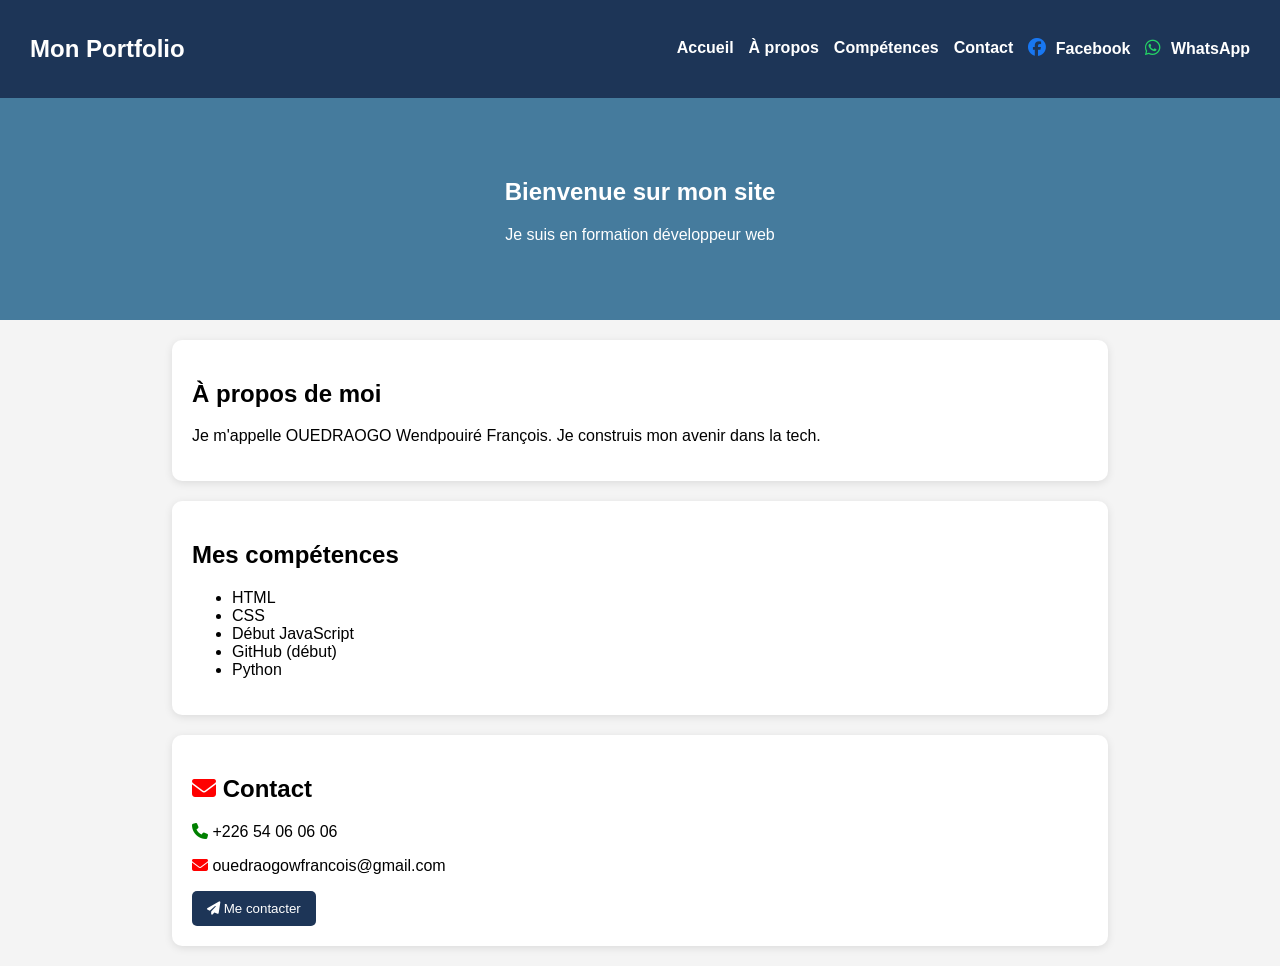
==== index.html @ 067e1b9e "Add files via upload" ====
<!DOCTYPE html>
<html>
<head>
    <meta charset="UTF-8">
        <title>Mon profil développeur </title>
        <title>Mon CV Web - François</title>
        <link rel="stylesheet" href="https://cdnjs.cloudflare.com/ajax/libs/font-awesome/6.5.0/css/all.min.css">
        <meta name="viewport" content="width=device-width, initial-scale=1.0">
        <meta name="description" content="CV web de François, développeur web en formation">
       <style>
               body {
    margin: 0;
    font-family: Arial;
    background-color: #f4f4f4;
}

/* NAVBAR */
.navbar {
    background-color: #1d3557;
    color: white;
    display: flex;
    justify-content: space-between;
    align-items: center;
    padding: 15px 30px;
}

.navbar ul {
    list-style: none;
    display: flex;
    gap: 15px;
}

.navbar a {
    color: white;
    text-decoration: none;
    font-weight: bold;
}

.navbar a:hover {
    text-decoration: underline;
}
.navbar a:hover {
    color: #a8dadc;
}
.navbar i {
    margin-right: 5px;
    font-size: 18px;
}

/* HERO */
.hero {
    text-align: center;
    padding: 60px;
    background-color: #457b9d;
    color: white;
}

/* BOX SECTIONS */
.box {
    width: 70%;
    margin: 20px auto;
    background-color: white;
    padding: 20px;
    border-radius: 10px;
    box-shadow: 0px 2px 8px rgba(0,0,0,0.1);
}

/* BUTTON */
button {
    background-color: #1d3557;
    color: white;
    padding: 10px 15px;
    border: none;
    border-radius: 5px;
    cursor: pointer;
}

button:hover {
    background-color: #457b9d;
}
/* Icône Facebook */
.fa-facebook {
    color: #1877f2;
}

/* Icône WhatsApp */
.fa-whatsapp {
    color: #25d366;
}

/* Icône téléphone */
.fa-phone {
    color: green;
}

/* Icône email */
.fa-envelope {
    color: red;
}

/* Icône bouton */
.fa-paper-plane {
    color: white;
}
.navbar a:hover i {
    transform: scale(1.2);
    transition: 0.3s;
}
/* RESPONSIVE DESIGN */
@media (max-width: 768px) {

.navbar {
    flex-direction: column;
    align-items: center;
}

.navbar ul {
    flex-direction: column;
    padding: 0;
}

.hero {
    padding: 30px;
}

.box {
    width: 90%;
}

h1 {
    font-size: 24px;
}

p {
    font-size: 16px;
}
}
html {
    scroll-behavior: smooth;
}
        </style>
</head>
<body>

                <nav class="navbar">
                    <h2>Mon Portfolio</h2>
            
                    <ul>
                        <li><a href="#home">Accueil</a></li>
                        <li><a href="#about">À propos</a></li>
                        <li><a href="#skills">Compétences</a></li>
                        <li><a href="#contact">Contact</a></li>
                        <li><a href="https://facebook.com/tonprofil" target="_blank"><i class="fab fa-facebook"></i> Facebook</a></li>
                        <li><a href="https://wa.me/22654060606" target="_blank"><i class="fab fa-whatsapp"></i> WhatsApp </a></li>
                    </ul>
                </nav>
            
                <section id="home" class="hero">
                    <h1>Bienvenue sur mon site</h1>
                    <p>Je suis en formation développeur web</p>
                </section>
            
                <section id="about" class="box">
                    <h2>À propos de moi</h2>
                    <p>Je m'appelle OUEDRAOGO Wendpouiré François. Je construis mon avenir dans la tech.</p>
                </section>
            
                <section id="skills" class="box">
                    <h2>Mes compétences</h2>
                    <ul>
                        <li>HTML</li>
                        <li>CSS</li>
                        <li>Début JavaScript</li>
                        <li>GitHub (début)</li>
                        <li>Python</li>
                    </ul>
                </section>
            
                <section id="contact" class="box">
                        <h2><i class="fas fa-envelope"></i> Contact</h2>
                        
                        <p>
                            <i class="fas fa-phone"></i> +226 54 06 06 06
                        </p>
                    
                        <p>
                            <i class="fas fa-envelope"></i> ouedraogowfrancois@gmail.com
                        </p>
                    
                        <button>
                            <i class="fas fa-paper-plane"></i> Me contacter
                        </button>
                    </section>
            
    </body>
</html>
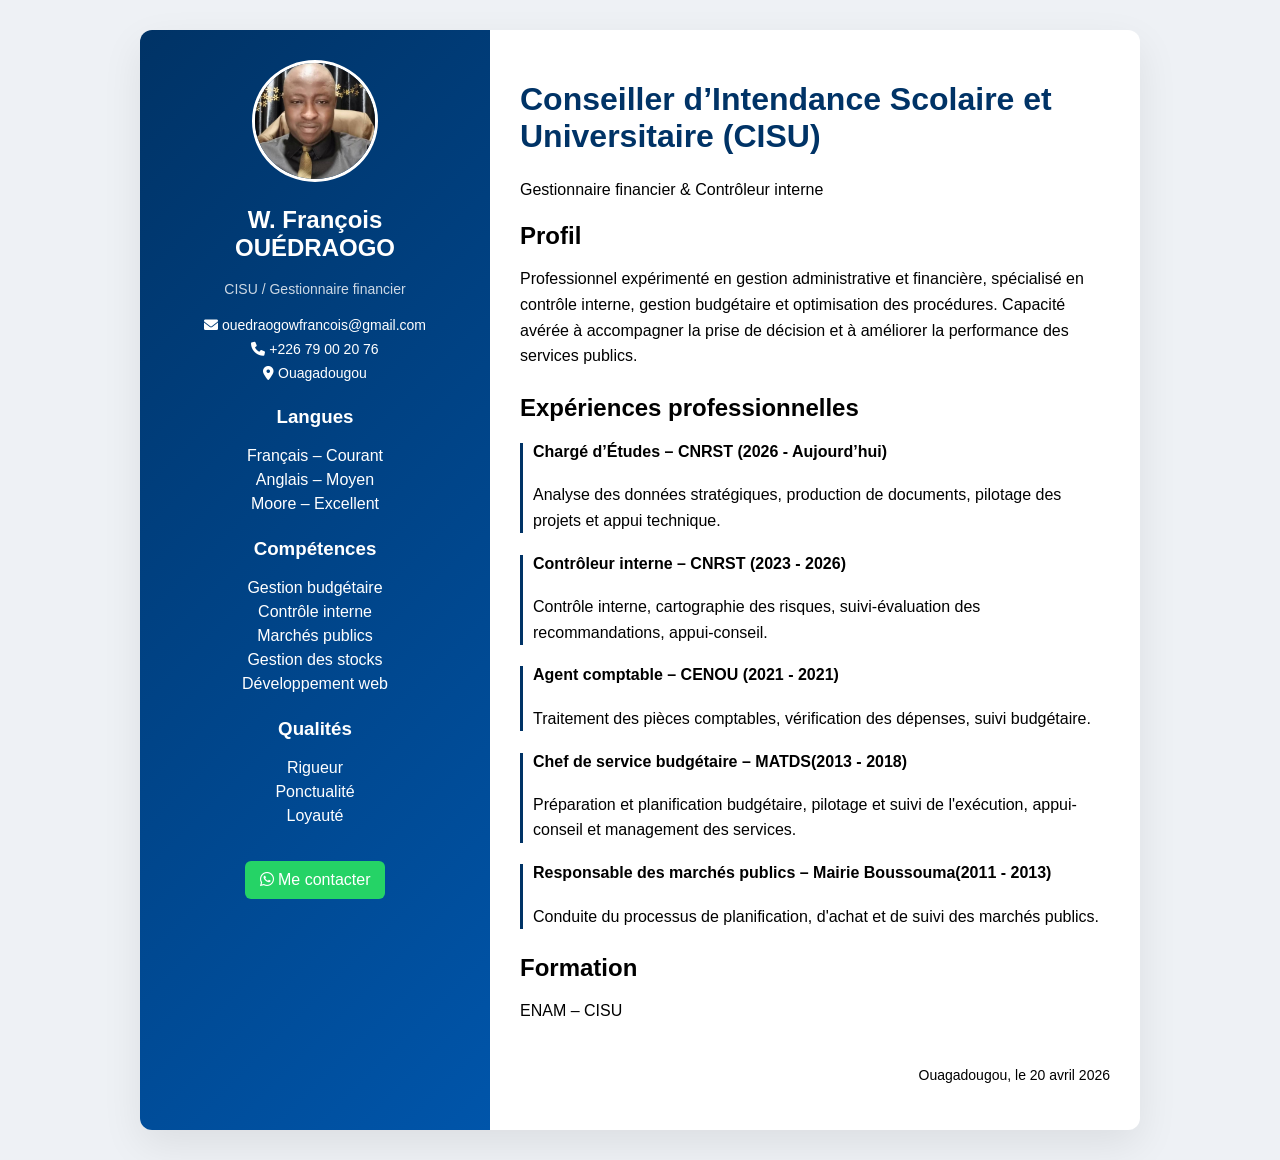
==== commit a22c75a4: "Rename cv_ouédraogo.html to index.html" ====
--- a/index.html
+++ b/index.html
@@ -1,196 +1,117 @@
 <!DOCTYPE html>
-<html>
+<html lang="fr">
 <head>
-    <meta charset="UTF-8">
-        <title>Mon profil développeur </title>
-        <title>Mon CV Web - François</title>
-        <link rel="stylesheet" href="https://cdnjs.cloudflare.com/ajax/libs/font-awesome/6.5.0/css/all.min.css">
-        <meta name="viewport" content="width=device-width, initial-scale=1.0">
-        <meta name="description" content="CV web de François, développeur web en formation">
-       <style>
-               body {
-    margin: 0;
-    font-family: Arial;
-    background-color: #f4f4f4;
-}
+  <meta charset="UTF-8">
+  <meta name="viewport" content="width=device-width, initial-scale=1.0"/>
+  <title>CV François Ouédraogo</title>
+  <link rel="stylesheet" href="style.css">
 
-/* NAVBAR */
-.navbar {
-    background-color: #1d3557;
-    color: white;
-    display: flex;
-    justify-content: space-between;
-    align-items: center;
-    padding: 15px 30px;
-}
+  <!-- Icônes -->
+  <link rel="stylesheet" href="https://cdnjs.cloudflare.com/ajax/libs/font-awesome/6.0.0/css/all.min.css">
+</head>
 
-.navbar ul {
-    list-style: none;
-    display: flex;
-    gap: 15px;
-}
+<body>
+   
+<div class="container">
 
-.navbar a {
-    color: white;
-    text-decoration: none;
-    font-weight: bold;
-}
+  <!-- GAUCHE -->
+  <div class="left">
+    <div class="photo">
+      <img src="moi.jpg" alt="Photo">
+    </div>
 
-.navbar a:hover {
-    text-decoration: underline;
-}
-.navbar a:hover {
-    color: #a8dadc;
-}
-.navbar i {
-    margin-right: 5px;
-    font-size: 18px;
-}
+    <h2>W. François OUÉDRAOGO</h2>
+    <p class="job">CISU / Gestionnaire financier</p>
 
-/* HERO */
-.hero {
-    text-align: center;
-    padding: 60px;
-    background-color: #457b9d;
-    color: white;
-}
+    <div class="info">
+      <p><i class="fas fa-envelope"></i> ouedraogowfrancois@gmail.com</p>
+      <p><i class="fas fa-phone"></i> +226 79 00 20 76</p>
+      <p><i class="fas fa-map-marker-alt"></i> Ouagadougou</p>
+    </div>
 
-/* BOX SECTIONS */
-.box {
-    width: 70%;
-    margin: 20px auto;
-    background-color: white;
-    padding: 20px;
-    border-radius: 10px;
-    box-shadow: 0px 2px 8px rgba(0,0,0,0.1);
-}
+    <h3>Langues</h3>
+    <ul>
+      <li>Français – Courant</li>
+      <li>Anglais – Moyen</li>
+      <li>Moore – Excellent</li>
+    </ul>
 
-/* BUTTON */
-button {
-    background-color: #1d3557;
-    color: white;
-    padding: 10px 15px;
-    border: none;
-    border-radius: 5px;
-    cursor: pointer;
-}
+    <h3>Compétences</h3>
+    <ul>
+      <li>Gestion budgétaire</li>
+      <li>Contrôle interne</li>
+      <li>Marchés publics</li>
+      <li>Gestion des stocks</li>
+      <li>Développement web</li>
+    </ul>
 
-button:hover {
-    background-color: #457b9d;
-}
-/* Icône Facebook */
-.fa-facebook {
-    color: #1877f2;
-}
+    <h3>Qualités</h3>
+    <ul>
+      <li>Rigueur</li>
+      <li>Ponctualité</li>
+      <li>Loyauté</li>
+    </ul>
 
-/* Icône WhatsApp */
-.fa-whatsapp {
-    color: #25d366;
-}
+    <a class="btn" href="https://wa.me/22679002076" target="_blank">
+      <i class="fab fa-whatsapp"></i> Me contacter
+    </a>
+  </div>
 
-/* Icône téléphone */
-.fa-phone {
-    color: green;
-}
+  <!-- DROITE -->
+  <div class="right">
 
-/* Icône email */
-.fa-envelope {
-    color: red;
-}
+    <h1>Conseiller d’Intendance Scolaire et Universitaire (CISU)</h1>
+<p class="subtitle">Gestionnaire financier & Contrôleur interne</p>
 
-/* Icône bouton */
-.fa-paper-plane {
-    color: white;
-}
-.navbar a:hover i {
-    transform: scale(1.2);
-    transition: 0.3s;
-}
-/* RESPONSIVE DESIGN */
-@media (max-width: 768px) {
+    <div class="section">
+      <h2>Profil</h2>
+      <p>
+        Professionnel expérimenté en gestion administrative et financière, 
+        spécialisé en contrôle interne, gestion budgétaire et optimisation des procédures. 
+        Capacité avérée à accompagner la prise de décision et à améliorer la performance des services publics.
+        </p>
+    </div>
 
-.navbar {
-    flex-direction: column;
-    align-items: center;
-}
+    <div class="section">
+      <h2>Expériences professionnelles</h2>
 
-.navbar ul {
-    flex-direction: column;
-    padding: 0;
-}
+      <div class="job-block">
+        <h4>Chargé d’Études – CNRST (2026 - Aujourd’hui)</h4>
+        <p>Analyse des données stratégiques, production de documents, pilotage des projets  et appui technique.</p>
+      </div>
 
-.hero {
-    padding: 30px;
-}
+      <div class="job-block">
+        <h4>Contrôleur interne – CNRST (2023 - 2026)</h4>
+        <p>Contrôle interne, cartographie des risques, suivi-évaluation des recommandations, appui-conseil.</p> 
+      </div>
 
-.box {
-    width: 90%;
-}
+      <div class="job-block">
+        <h4>Agent comptable – CENOU (2021 - 2021)</h4>
+        <p>Traitement des pièces comptables, vérification des dépenses, suivi budgétaire.</p>
+      </div>
 
-h1 {
-    font-size: 24px;
-}
+      <div class="job-block">
+        <h4>Chef de service budgétaire – MATDS(2013 - 2018)</h4>
+        <p>Préparation et planification budgétaire, pilotage et suivi de l'exécution, appui-conseil et management des services.</p>
+      </div>
 
-p {
-    font-size: 16px;
-}
-}
-html {
-    scroll-behavior: smooth;
-}
-        </style>
-</head>
-<body>
+      <div class="job-block">
+        <h4>Responsable des marchés publics – Mairie Boussouma(2011 - 2013)</h4>
+        <p>Conduite du processus de planification, d'achat et de suivi des marchés publics.</p>
+      </div>
 
-                <nav class="navbar">
-                    <h2>Mon Portfolio</h2>
-            
-                    <ul>
-                        <li><a href="#home">Accueil</a></li>
-                        <li><a href="#about">À propos</a></li>
-                        <li><a href="#skills">Compétences</a></li>
-                        <li><a href="#contact">Contact</a></li>
-                        <li><a href="https://facebook.com/tonprofil" target="_blank"><i class="fab fa-facebook"></i> Facebook</a></li>
-                        <li><a href="https://wa.me/22654060606" target="_blank"><i class="fab fa-whatsapp"></i> WhatsApp </a></li>
-                    </ul>
-                </nav>
-            
-                <section id="home" class="hero">
-                    <h1>Bienvenue sur mon site</h1>
-                    <p>Je suis en formation développeur web</p>
-                </section>
-            
-                <section id="about" class="box">
-                    <h2>À propos de moi</h2>
-                    <p>Je m'appelle OUEDRAOGO Wendpouiré François. Je construis mon avenir dans la tech.</p>
-                </section>
-            
-                <section id="skills" class="box">
-                    <h2>Mes compétences</h2>
-                    <ul>
-                        <li>HTML</li>
-                        <li>CSS</li>
-                        <li>Début JavaScript</li>
-                        <li>GitHub (début)</li>
-                        <li>Python</li>
-                    </ul>
-                </section>
-            
-                <section id="contact" class="box">
-                        <h2><i class="fas fa-envelope"></i> Contact</h2>
-                        
-                        <p>
-                            <i class="fas fa-phone"></i> +226 54 06 06 06
-                        </p>
-                    
-                        <p>
-                            <i class="fas fa-envelope"></i> ouedraogowfrancois@gmail.com
-                        </p>
-                    
-                        <button>
-                            <i class="fas fa-paper-plane"></i> Me contacter
-                        </button>
-                    </section>
-            
-    </body>
+    </div>
+
+    <div class="section">
+      <h2>Formation</h2>
+      <p>ENAM – CISU </p>
+    </div>
+
+    <p class="date">Ouagadougou, le 20 avril 2026</p>
+
+  </div>
+
+</div>
+
+</body>
 </html>
--- a/style.css
+++ b/style.css
@@ -0,0 +1,114 @@
+body {
+    font-family: 'Segoe UI', sans-serif;
+    margin: 0;
+    background: #f4f6f9;
+  }
+  
+  .container {
+    max-width: 1000px;
+    margin: 30px auto;
+    display: grid;
+    grid-template-columns: 35% 65%;
+    box-shadow: 0 10px 30px rgba(0,0,0,0.1);
+    border-radius: 12px;
+    overflow: hidden;
+  }
+  
+  /* GAUCHE */
+  .left {
+    background: linear-gradient(135deg, #003366, #0055aa);
+    color: white;
+    padding: 30px;
+    text-align: center;
+  }
+  
+  .photo img {
+    width: 120px;
+    border-radius: 50%;
+    border: 3px solid white;
+  }
+  
+  .job {
+    font-size: 14px;
+    margin-bottom: 20px;
+    opacity: 0.8;
+  }
+  
+  .info p {
+    font-size: 14px;
+    margin: 8px 0;
+  }
+  
+  h3 {
+    margin-top: 25px;
+  }
+  
+  ul {
+    list-style: none;
+    padding: 0;
+  }
+  
+  ul li {
+    margin: 6px 0;
+  }
+  
+  /* bouton */
+  .btn {
+    display: inline-block;
+    margin-top: 20px;
+    padding: 10px 15px;
+    background: #25D366;
+    color: white;
+    border-radius: 6px;
+    text-decoration: none;
+  }
+  
+  /* DROITE */
+  .right {
+    padding: 30px;
+  }
+  
+  .right h1 {
+    color: #003366;
+  }
+  
+  .section {
+    margin-bottom: 25px;
+  }
+  
+  .job-block {
+    margin-bottom: 15px;
+    padding-left: 10px;
+    border-left: 3px solid #003366;
+  }
+  
+  .date {
+    text-align: right;
+    margin-top: 40px;
+    font-size: 14px;
+  }
+  
+  /* MOBILE */
+  @media (max-width: 768px) {
+    .container {
+      grid-template-columns: 1fr;
+    }
+  }
+  body {
+    background: #eef1f5;
+  }
+  .container {
+    background: white;
+    border-radius: 12px;
+    box-shadow: 0 15px 40px rgba(0,0,0,0.08);
+  }
+  .right p {
+    line-height: 1.6;
+  }
+  
+  .right h2 {
+    margin-bottom: 10px;
+  }
+  .job-block {
+    margin-bottom: 20px;
+  }
